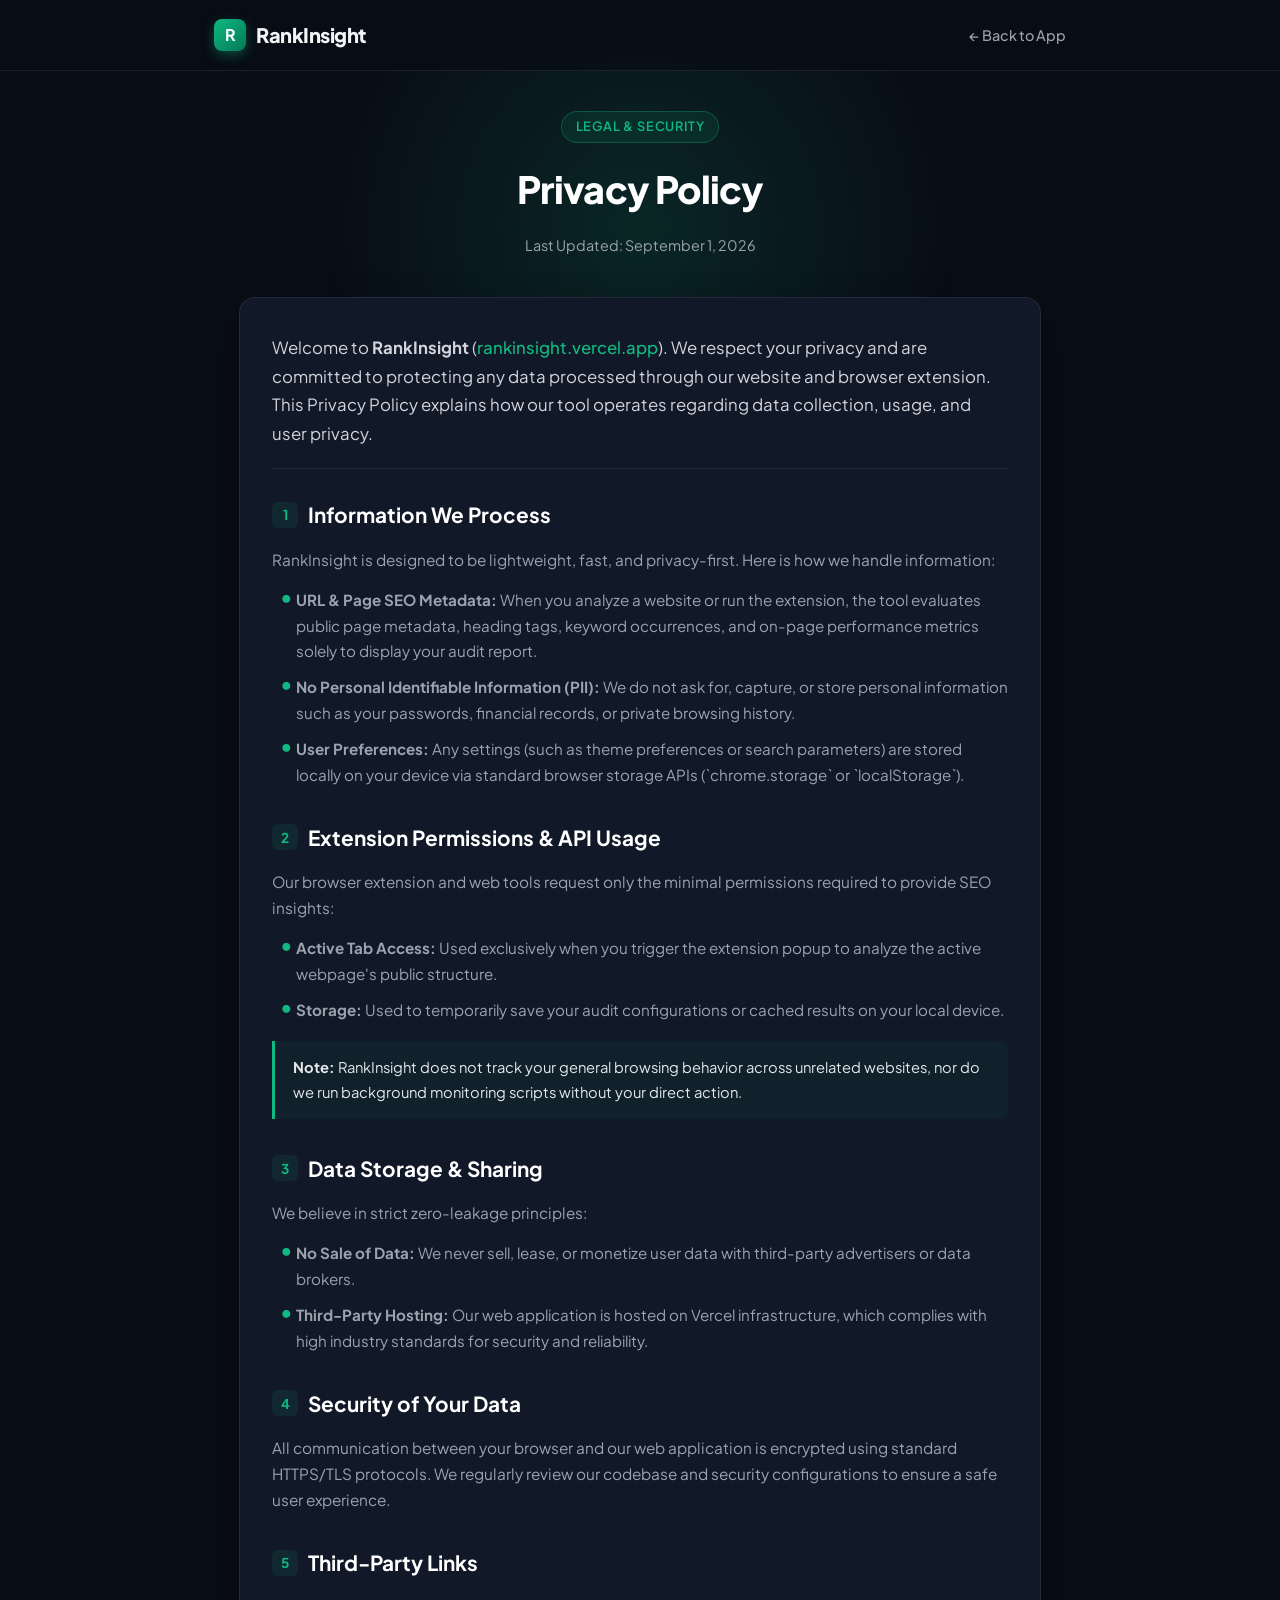
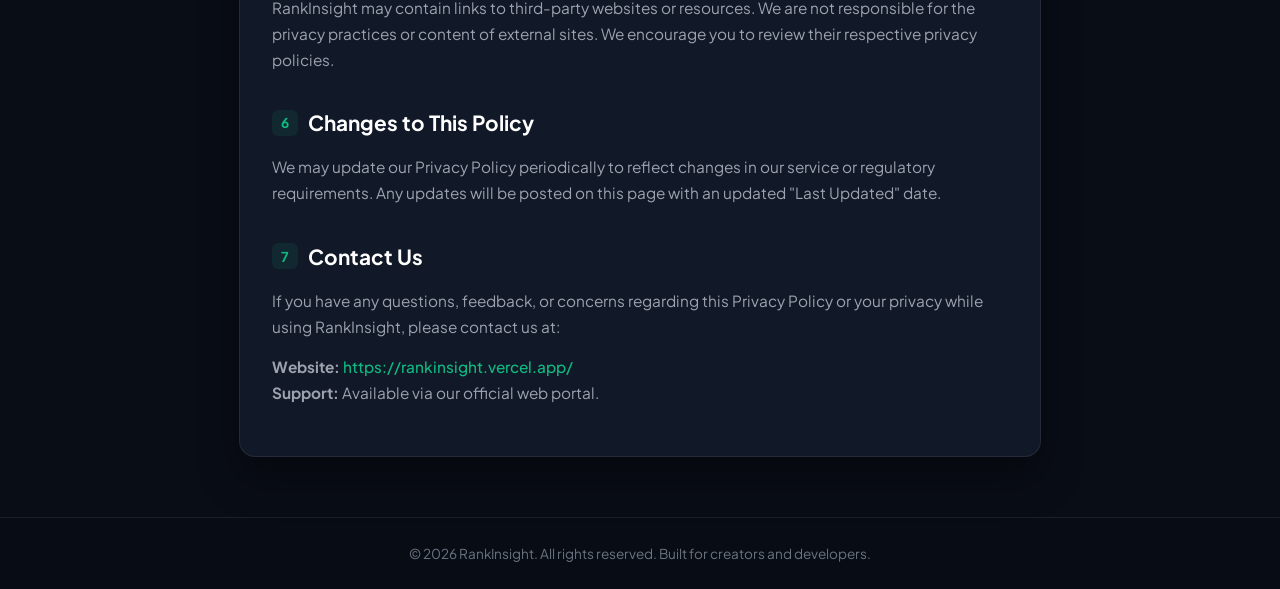
==== privacy-policy.html @ b455db3b "Add files via upload" ====
<!DOCTYPE html>
<html lang="en">
<head>
    <meta charset="UTF-8">
    <meta name="viewport" content="width=device-width, initial-scale=1.0">
    <title>Privacy Policy - RankInsight</title>
    <link rel="preconnect" href="https://fonts.googleapis.com">
    <link rel="preconnect" href="https://fonts.gstatic.com" crossorigin>
    <link href="https://fonts.googleapis.com/css2?family=Plus+Jakarta+Sans:wght@400;500;600;700;800&display=swap" rel="stylesheet">
    <style>
        :root {
            --primary: #10b981;
            --primary-dark: #059669;
            --primary-light: rgba(16, 185, 129, 0.1);
            --bg-dark: #090d16;
            --card-bg: #111827;
            --card-border: rgba(255, 255, 255, 0.08);
            --text-main: #f3f4f6;
            --text-muted: #9ca3af;
            --text-soft: #6b7280;
            --accent-glow: rgba(16, 185, 129, 0.15);
        }

        * {
            margin: 0;
            padding: 0;
            box-sizing: border-box;
        }

        body {
            font-family: 'Plus Jakarta Sans', -apple-system, BlinkMacSystemFont, sans-serif;
            background-color: var(--bg-dark);
            color: var(--text-main);
            line-height: 1.7;
            padding: 0;
            margin: 0;
            min-height: 100vh;
            display: flex;
            flex-direction: column;
        }

        /* Ambient Glow Background */
        .glow-overlay {
            position: fixed;
            top: 0;
            left: 50%;
            transform: translateX(-50%);
            width: 800px;
            height: 450px;
            background: radial-gradient(circle, var(--accent-glow) 0%, transparent 70%);
            z-index: 0;
            pointer-events: none;
        }

        header {
            position: relative;
            z-index: 10;
            border-bottom: 1px solid var(--card-border);
            backdrop-filter: blur(12px);
            background: rgba(9, 13, 22, 0.8);
        }

        .nav-container {
            max-width: 900px;
            margin: 0 auto;
            padding: 18px 24px;
            display: flex;
            align-items: center;
            justify-content: space-between;
        }

        .brand-logo {
            display: flex;
            align-items: center;
            gap: 10px;
            text-decoration: none;
            color: var(--text-main);
            font-weight: 800;
            font-size: 1.25rem;
            letter-spacing: -0.5px;
        }

        .brand-icon {
            width: 32px;
            height: 32px;
            background: linear-gradient(135deg, #10b981, #047857);
            border-radius: 8px;
            display: flex;
            align-items: center;
            justify-content: center;
            color: #fff;
            font-weight: 700;
            font-size: 16px;
            box-shadow: 0 4px 12px rgba(16, 185, 129, 0.35);
        }

        .back-link {
            color: var(--text-muted);
            text-decoration: none;
            font-size: 0.9rem;
            font-weight: 500;
            transition: color 0.2s ease;
            display: inline-flex;
            align-items: center;
            gap: 6px;
        }

        .back-link:hover {
            color: var(--primary);
        }

        main {
            position: relative;
            z-index: 10;
            max-width: 850px;
            margin: 40px auto 60px;
            padding: 0 24px;
            flex-grow: 1;
        }

        .policy-header {
            text-align: center;
            margin-bottom: 40px;
        }

        .badge {
            display: inline-block;
            background: var(--primary-light);
            color: var(--primary);
            border: 1px solid rgba(16, 185, 129, 0.3);
            padding: 4px 14px;
            border-radius: 9999px;
            font-size: 0.8rem;
            font-weight: 600;
            text-transform: uppercase;
            letter-spacing: 0.8px;
            margin-bottom: 14px;
        }

        h1 {
            font-size: 2.35rem;
            font-weight: 800;
            letter-spacing: -0.8px;
            color: #ffffff;
            margin-bottom: 12px;
        }

        .last-updated {
            color: var(--text-muted);
            font-size: 0.9rem;
        }

        .content-card {
            background: var(--card-bg);
            border: 1px solid var(--card-border);
            border-radius: 16px;
            padding: 36px 32px;
            box-shadow: 0 20px 40px rgba(0, 0, 0, 0.4);
        }

        .intro-lead {
            font-size: 1.05rem;
            color: #d1d5db;
            margin-bottom: 28px;
            padding-bottom: 20px;
            border-bottom: 1px solid var(--card-border);
        }

        section {
            margin-bottom: 32px;
        }

        section:last-child {
            margin-bottom: 0;
        }

        h2 {
            font-size: 1.3rem;
            font-weight: 700;
            color: #ffffff;
            margin-bottom: 14px;
            display: flex;
            align-items: center;
            gap: 10px;
        }

        h2 .section-num {
            display: inline-flex;
            align-items: center;
            justify-content: center;
            width: 26px;
            height: 26px;
            border-radius: 6px;
            background: var(--primary-light);
            color: var(--primary);
            font-size: 0.85rem;
            font-weight: 700;
        }

        p {
            color: var(--text-muted);
            font-size: 0.96rem;
            margin-bottom: 14px;
        }

        ul {
            list-style: none;
            padding-left: 0;
            margin: 12px 0 16px;
        }

        li {
            position: relative;
            padding-left: 24px;
            margin-bottom: 10px;
            color: var(--text-muted);
            font-size: 0.95rem;
        }

        li::before {
            content: "•";
            position: absolute;
            left: 8px;
            color: var(--primary);
            font-weight: bold;
            font-size: 1.2rem;
            line-height: 1;
        }

        .highlight-box {
            background: rgba(16, 185, 129, 0.05);
            border-left: 3px solid var(--primary);
            padding: 14px 18px;
            border-radius: 0 8px 8px 0;
            margin: 18px 0;
        }

        .highlight-box p {
            margin: 0;
            color: #e5e7eb;
            font-size: 0.92rem;
        }

        a.link {
            color: var(--primary);
            text-decoration: none;
            font-weight: 500;
            transition: text-decoration 0.2s;
        }

        a.link:hover {
            text-decoration: underline;
        }

        footer {
            border-top: 1px solid var(--card-border);
            padding: 24px;
            text-align: center;
            color: var(--text-soft);
            font-size: 0.85rem;
            background: rgba(9, 13, 22, 0.95);
        }

        @media (max-width: 640px) {
            h1 {
                font-size: 1.85rem;
            }
            .content-card {
                padding: 24px 18px;
            }
        }
    </style>
</head>
<body>

    <div class="glow-overlay"></div>

    <header>
        <div class="nav-container">
            <a href="https://rankinsight.vercel.app/" class="brand-logo">
                <div class="brand-icon">R</div>
                <span>RankInsight</span>
            </a>
            <a href="https://rankinsight.vercel.app/" class="back-link">
                &larr; Back to App
            </a>
        </div>
    </header>

    <main>
        <div class="policy-header">
            <span class="badge">Legal & Security</span>
            <h1>Privacy Policy</h1>
            <p class="last-updated">Last Updated: September 1, 2026</p>
        </div>

        <div class="content-card">
            <p class="intro-lead">
                Welcome to <strong>RankInsight</strong> (<a href="https://rankinsight.vercel.app/" class="link">rankinsight.vercel.app</a>). We respect your privacy and are committed to protecting any data processed through our website and browser extension. This Privacy Policy explains how our tool operates regarding data collection, usage, and user privacy.
            </p>

            <section>
                <h2><span class="section-num">1</span> Information We Process</h2>
                <p>RankInsight is designed to be lightweight, fast, and privacy-first. Here is how we handle information:</p>
                <ul>
                    <li><strong>URL & Page SEO Metadata:</strong> When you analyze a website or run the extension, the tool evaluates public page metadata, heading tags, keyword occurrences, and on-page performance metrics solely to display your audit report.</li>
                    <li><strong>No Personal Identifiable Information (PII):</strong> We do not ask for, capture, or store personal information such as your passwords, financial records, or private browsing history.</li>
                    <li><strong>User Preferences:</strong> Any settings (such as theme preferences or search parameters) are stored locally on your device via standard browser storage APIs (`chrome.storage` or `localStorage`).</li>
                </ul>
            </section>

            <section>
                <h2><span class="section-num">2</span> Extension Permissions & API Usage</h2>
                <p>Our browser extension and web tools request only the minimal permissions required to provide SEO insights:</p>
                <ul>
                    <li><strong>Active Tab Access:</strong> Used exclusively when you trigger the extension popup to analyze the active webpage's public structure.</li>
                    <li><strong>Storage:</strong> Used to temporarily save your audit configurations or cached results on your local device.</li>
                </ul>
                <div class="highlight-box">
                    <p><strong>Note:</strong> RankInsight does not track your general browsing behavior across unrelated websites, nor do we run background monitoring scripts without your direct action.</p>
                </div>
            </section>

            <section>
                <h2><span class="section-num">3</span> Data Storage & Sharing</h2>
                <p>We believe in strict zero-leakage principles:</p>
                <ul>
                    <li><strong>No Sale of Data:</strong> We never sell, lease, or monetize user data with third-party advertisers or data brokers.</li>
                    <li><strong>Third-Party Hosting:</strong> Our web application is hosted on Vercel infrastructure, which complies with high industry standards for security and reliability.</li>
                </ul>
            </section>

            <section>
                <h2><span class="section-num">4</span> Security of Your Data</h2>
                <p>All communication between your browser and our web application is encrypted using standard HTTPS/TLS protocols. We regularly review our codebase and security configurations to ensure a safe user experience.</p>
            </section>

            <section>
                <h2><span class="section-num">5</span> Third-Party Links</h2>
                <p>RankInsight may contain links to third-party websites or resources. We are not responsible for the privacy practices or content of external sites. We encourage you to review their respective privacy policies.</p>
            </section>

            <section>
                <h2><span class="section-num">6</span> Changes to This Policy</h2>
                <p>We may update our Privacy Policy periodically to reflect changes in our service or regulatory requirements. Any updates will be posted on this page with an updated "Last Updated" date.</p>
            </section>

            <section>
                <h2><span class="section-num">7</span> Contact Us</h2>
                <p>If you have any questions, feedback, or concerns regarding this Privacy Policy or your privacy while using RankInsight, please contact us at:</p>
                <p>
                    <strong>Website:</strong> <a href="https://rankinsight.vercel.app/" class="link">https://rankinsight.vercel.app/</a><br>
                    <strong>Support:</strong> Available via our official web portal.
                </p>
            </section>
        </div>
    </main>

    <footer>
        &copy; 2026 RankInsight. All rights reserved. Built for creators and developers.
    </footer>

</body>
</html>
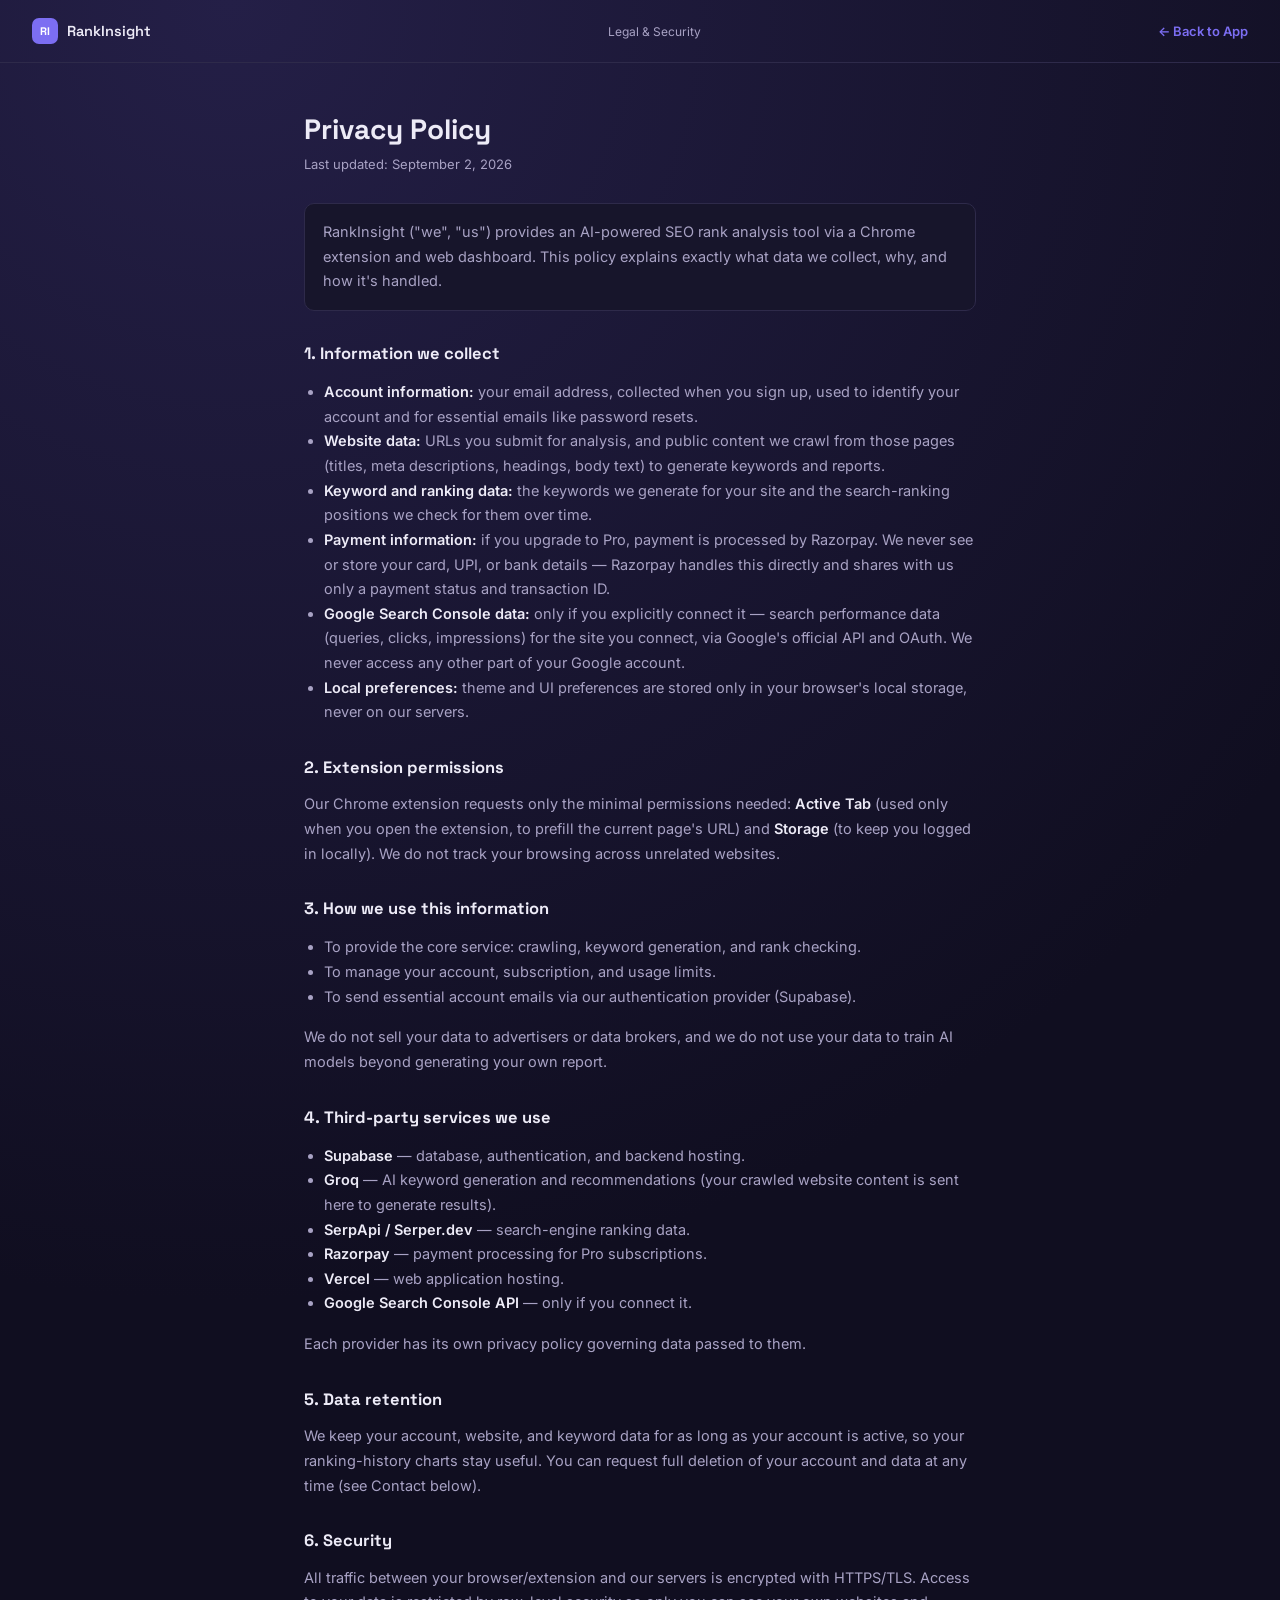
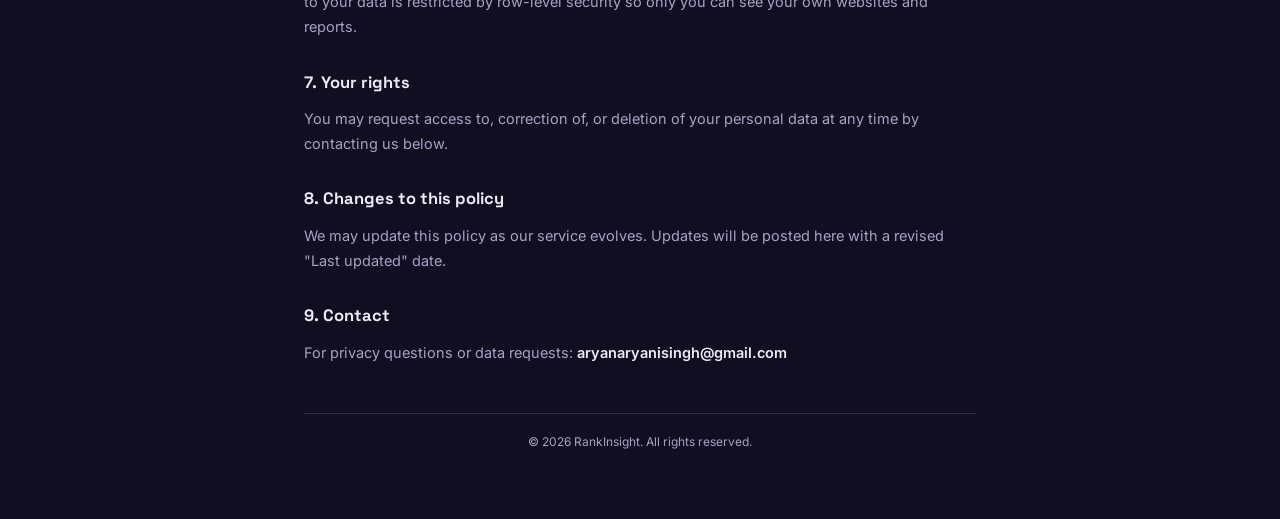
==== commit bd7f5f31: "Add files via upload" ====
--- a/privacy-policy.html
+++ b/privacy-policy.html
@@ -1,364 +1,78 @@
 <!DOCTYPE html>
 <html lang="en">
 <head>
-    <meta charset="UTF-8">
-    <meta name="viewport" content="width=device-width, initial-scale=1.0">
-    <title>Privacy Policy - RankInsight</title>
-    <link rel="preconnect" href="https://fonts.googleapis.com">
-    <link rel="preconnect" href="https://fonts.gstatic.com" crossorigin>
-    <link href="https://fonts.googleapis.com/css2?family=Plus+Jakarta+Sans:wght@400;500;600;700;800&display=swap" rel="stylesheet">
-    <style>
-        :root {
-            --primary: #10b981;
-            --primary-dark: #059669;
-            --primary-light: rgba(16, 185, 129, 0.1);
-            --bg-dark: #090d16;
-            --card-bg: #111827;
-            --card-border: rgba(255, 255, 255, 0.08);
-            --text-main: #f3f4f6;
-            --text-muted: #9ca3af;
-            --text-soft: #6b7280;
-            --accent-glow: rgba(16, 185, 129, 0.15);
-        }
-
-        * {
-            margin: 0;
-            padding: 0;
-            box-sizing: border-box;
-        }
-
-        body {
-            font-family: 'Plus Jakarta Sans', -apple-system, BlinkMacSystemFont, sans-serif;
-            background-color: var(--bg-dark);
-            color: var(--text-main);
-            line-height: 1.7;
-            padding: 0;
-            margin: 0;
-            min-height: 100vh;
-            display: flex;
-            flex-direction: column;
-        }
-
-        /* Ambient Glow Background */
-        .glow-overlay {
-            position: fixed;
-            top: 0;
-            left: 50%;
-            transform: translateX(-50%);
-            width: 800px;
-            height: 450px;
-            background: radial-gradient(circle, var(--accent-glow) 0%, transparent 70%);
-            z-index: 0;
-            pointer-events: none;
-        }
-
-        header {
-            position: relative;
-            z-index: 10;
-            border-bottom: 1px solid var(--card-border);
-            backdrop-filter: blur(12px);
-            background: rgba(9, 13, 22, 0.8);
-        }
-
-        .nav-container {
-            max-width: 900px;
-            margin: 0 auto;
-            padding: 18px 24px;
-            display: flex;
-            align-items: center;
-            justify-content: space-between;
-        }
-
-        .brand-logo {
-            display: flex;
-            align-items: center;
-            gap: 10px;
-            text-decoration: none;
-            color: var(--text-main);
-            font-weight: 800;
-            font-size: 1.25rem;
-            letter-spacing: -0.5px;
-        }
-
-        .brand-icon {
-            width: 32px;
-            height: 32px;
-            background: linear-gradient(135deg, #10b981, #047857);
-            border-radius: 8px;
-            display: flex;
-            align-items: center;
-            justify-content: center;
-            color: #fff;
-            font-weight: 700;
-            font-size: 16px;
-            box-shadow: 0 4px 12px rgba(16, 185, 129, 0.35);
-        }
-
-        .back-link {
-            color: var(--text-muted);
-            text-decoration: none;
-            font-size: 0.9rem;
-            font-weight: 500;
-            transition: color 0.2s ease;
-            display: inline-flex;
-            align-items: center;
-            gap: 6px;
-        }
-
-        .back-link:hover {
-            color: var(--primary);
-        }
-
-        main {
-            position: relative;
-            z-index: 10;
-            max-width: 850px;
-            margin: 40px auto 60px;
-            padding: 0 24px;
-            flex-grow: 1;
-        }
-
-        .policy-header {
-            text-align: center;
-            margin-bottom: 40px;
-        }
-
-        .badge {
-            display: inline-block;
-            background: var(--primary-light);
-            color: var(--primary);
-            border: 1px solid rgba(16, 185, 129, 0.3);
-            padding: 4px 14px;
-            border-radius: 9999px;
-            font-size: 0.8rem;
-            font-weight: 600;
-            text-transform: uppercase;
-            letter-spacing: 0.8px;
-            margin-bottom: 14px;
-        }
-
-        h1 {
-            font-size: 2.35rem;
-            font-weight: 800;
-            letter-spacing: -0.8px;
-            color: #ffffff;
-            margin-bottom: 12px;
-        }
-
-        .last-updated {
-            color: var(--text-muted);
-            font-size: 0.9rem;
-        }
-
-        .content-card {
-            background: var(--card-bg);
-            border: 1px solid var(--card-border);
-            border-radius: 16px;
-            padding: 36px 32px;
-            box-shadow: 0 20px 40px rgba(0, 0, 0, 0.4);
-        }
-
-        .intro-lead {
-            font-size: 1.05rem;
-            color: #d1d5db;
-            margin-bottom: 28px;
-            padding-bottom: 20px;
-            border-bottom: 1px solid var(--card-border);
-        }
-
-        section {
-            margin-bottom: 32px;
-        }
-
-        section:last-child {
-            margin-bottom: 0;
-        }
-
-        h2 {
-            font-size: 1.3rem;
-            font-weight: 700;
-            color: #ffffff;
-            margin-bottom: 14px;
-            display: flex;
-            align-items: center;
-            gap: 10px;
-        }
-
-        h2 .section-num {
-            display: inline-flex;
-            align-items: center;
-            justify-content: center;
-            width: 26px;
-            height: 26px;
-            border-radius: 6px;
-            background: var(--primary-light);
-            color: var(--primary);
-            font-size: 0.85rem;
-            font-weight: 700;
-        }
-
-        p {
-            color: var(--text-muted);
-            font-size: 0.96rem;
-            margin-bottom: 14px;
-        }
-
-        ul {
-            list-style: none;
-            padding-left: 0;
-            margin: 12px 0 16px;
-        }
-
-        li {
-            position: relative;
-            padding-left: 24px;
-            margin-bottom: 10px;
-            color: var(--text-muted);
-            font-size: 0.95rem;
-        }
-
-        li::before {
-            content: "•";
-            position: absolute;
-            left: 8px;
-            color: var(--primary);
-            font-weight: bold;
-            font-size: 1.2rem;
-            line-height: 1;
-        }
-
-        .highlight-box {
-            background: rgba(16, 185, 129, 0.05);
-            border-left: 3px solid var(--primary);
-            padding: 14px 18px;
-            border-radius: 0 8px 8px 0;
-            margin: 18px 0;
-        }
-
-        .highlight-box p {
-            margin: 0;
-            color: #e5e7eb;
-            font-size: 0.92rem;
-        }
-
-        a.link {
-            color: var(--primary);
-            text-decoration: none;
-            font-weight: 500;
-            transition: text-decoration 0.2s;
-        }
-
-        a.link:hover {
-            text-decoration: underline;
-        }
-
-        footer {
-            border-top: 1px solid var(--card-border);
-            padding: 24px;
-            text-align: center;
-            color: var(--text-soft);
-            font-size: 0.85rem;
-            background: rgba(9, 13, 22, 0.95);
-        }
-
-        @media (max-width: 640px) {
-            h1 {
-                font-size: 1.85rem;
-            }
-            .content-card {
-                padding: 24px 18px;
-            }
-        }
-    </style>
+<meta charset="UTF-8" />
+<meta name="viewport" content="width=device-width, initial-scale=1.0" />
+<title>Privacy Policy - RankInsight</title>
+<link rel="preconnect" href="https://fonts.googleapis.com">
+<link rel="preconnect" href="https://fonts.gstatic.com" crossorigin>
+<link href="https://fonts.googleapis.com/css2?family=Space+Grotesk:wght@600;700&family=Inter:wght@400;500;600&display=swap" rel="stylesheet">
+<link rel="stylesheet" href="policy.css" />
 </head>
 <body>
+  <nav class="policy-nav">
+    <a href="index.html" class="nav-brand">
+      <span class="nav-brand-mark">RI</span>
+      <span class="nav-brand-name">RankInsight</span>
+    </a>
+    <span class="nav-crumb">Legal &amp; Security</span>
+    <a href="index.html" class="back-link">← Back to App</a>
+  </nav>
 
-    <div class="glow-overlay"></div>
+  <div class="policy-wrap">
+    <h1>Privacy Policy</h1>
+    <p class="updated">Last updated: September 2, 2026</p>
 
-    <header>
-        <div class="nav-container">
-            <a href="https://rankinsight.vercel.app/" class="brand-logo">
-                <div class="brand-icon">R</div>
-                <span>RankInsight</span>
-            </a>
-            <a href="https://rankinsight.vercel.app/" class="back-link">
-                &larr; Back to App
-            </a>
-        </div>
-    </header>
+    <p class="intro">RankInsight ("we", "us") provides an AI-powered SEO rank analysis tool via a Chrome extension and web dashboard. This policy explains exactly what data we collect, why, and how it's handled.</p>
 
-    <main>
-        <div class="policy-header">
-            <span class="badge">Legal & Security</span>
-            <h1>Privacy Policy</h1>
-            <p class="last-updated">Last Updated: September 1, 2026</p>
-        </div>
+    <h2>1. Information we collect</h2>
+    <ul>
+      <li><strong>Account information:</strong> your email address, collected when you sign up, used to identify your account and for essential emails like password resets.</li>
+      <li><strong>Website data:</strong> URLs you submit for analysis, and public content we crawl from those pages (titles, meta descriptions, headings, body text) to generate keywords and reports.</li>
+      <li><strong>Keyword and ranking data:</strong> the keywords we generate for your site and the search-ranking positions we check for them over time.</li>
+      <li><strong>Payment information:</strong> if you upgrade to Pro, payment is processed by Razorpay. We never see or store your card, UPI, or bank details — Razorpay handles this directly and shares with us only a payment status and transaction ID.</li>
+      <li><strong>Google Search Console data:</strong> only if you explicitly connect it — search performance data (queries, clicks, impressions) for the site you connect, via Google's official API and OAuth. We never access any other part of your Google account.</li>
+      <li><strong>Local preferences:</strong> theme and UI preferences are stored only in your browser's local storage, never on our servers.</li>
+    </ul>
 
-        <div class="content-card">
-            <p class="intro-lead">
-                Welcome to <strong>RankInsight</strong> (<a href="https://rankinsight.vercel.app/" class="link">rankinsight.vercel.app</a>). We respect your privacy and are committed to protecting any data processed through our website and browser extension. This Privacy Policy explains how our tool operates regarding data collection, usage, and user privacy.
-            </p>
+    <h2>2. Extension permissions</h2>
+    <p>Our Chrome extension requests only the minimal permissions needed: <strong>Active Tab</strong> (used only when you open the extension, to prefill the current page's URL) and <strong>Storage</strong> (to keep you logged in locally). We do not track your browsing across unrelated websites.</p>
 
-            <section>
-                <h2><span class="section-num">1</span> Information We Process</h2>
-                <p>RankInsight is designed to be lightweight, fast, and privacy-first. Here is how we handle information:</p>
-                <ul>
-                    <li><strong>URL & Page SEO Metadata:</strong> When you analyze a website or run the extension, the tool evaluates public page metadata, heading tags, keyword occurrences, and on-page performance metrics solely to display your audit report.</li>
-                    <li><strong>No Personal Identifiable Information (PII):</strong> We do not ask for, capture, or store personal information such as your passwords, financial records, or private browsing history.</li>
-                    <li><strong>User Preferences:</strong> Any settings (such as theme preferences or search parameters) are stored locally on your device via standard browser storage APIs (`chrome.storage` or `localStorage`).</li>
-                </ul>
-            </section>
+    <h2>3. How we use this information</h2>
+    <ul>
+      <li>To provide the core service: crawling, keyword generation, and rank checking.</li>
+      <li>To manage your account, subscription, and usage limits.</li>
+      <li>To send essential account emails via our authentication provider (Supabase).</li>
+    </ul>
+    <p>We do not sell your data to advertisers or data brokers, and we do not use your data to train AI models beyond generating your own report.</p>
 
-            <section>
-                <h2><span class="section-num">2</span> Extension Permissions & API Usage</h2>
-                <p>Our browser extension and web tools request only the minimal permissions required to provide SEO insights:</p>
-                <ul>
-                    <li><strong>Active Tab Access:</strong> Used exclusively when you trigger the extension popup to analyze the active webpage's public structure.</li>
-                    <li><strong>Storage:</strong> Used to temporarily save your audit configurations or cached results on your local device.</li>
-                </ul>
-                <div class="highlight-box">
-                    <p><strong>Note:</strong> RankInsight does not track your general browsing behavior across unrelated websites, nor do we run background monitoring scripts without your direct action.</p>
-                </div>
-            </section>
+    <h2>4. Third-party services we use</h2>
+    <ul>
+      <li><strong>Supabase</strong> — database, authentication, and backend hosting.</li>
+      <li><strong>Groq</strong> — AI keyword generation and recommendations (your crawled website content is sent here to generate results).</li>
+      <li><strong>SerpApi / Serper.dev</strong> — search-engine ranking data.</li>
+      <li><strong>Razorpay</strong> — payment processing for Pro subscriptions.</li>
+      <li><strong>Vercel</strong> — web application hosting.</li>
+      <li><strong>Google Search Console API</strong> — only if you connect it.</li>
+    </ul>
+    <p>Each provider has its own privacy policy governing data passed to them.</p>
 
-            <section>
-                <h2><span class="section-num">3</span> Data Storage & Sharing</h2>
-                <p>We believe in strict zero-leakage principles:</p>
-                <ul>
-                    <li><strong>No Sale of Data:</strong> We never sell, lease, or monetize user data with third-party advertisers or data brokers.</li>
-                    <li><strong>Third-Party Hosting:</strong> Our web application is hosted on Vercel infrastructure, which complies with high industry standards for security and reliability.</li>
-                </ul>
-            </section>
+    <h2>5. Data retention</h2>
+    <p>We keep your account, website, and keyword data for as long as your account is active, so your ranking-history charts stay useful. You can request full deletion of your account and data at any time (see Contact below).</p>
 
-            <section>
-                <h2><span class="section-num">4</span> Security of Your Data</h2>
-                <p>All communication between your browser and our web application is encrypted using standard HTTPS/TLS protocols. We regularly review our codebase and security configurations to ensure a safe user experience.</p>
-            </section>
+    <h2>6. Security</h2>
+    <p>All traffic between your browser/extension and our servers is encrypted with HTTPS/TLS. Access to your data is restricted by row-level security so only you can see your own websites and reports.</p>
 
-            <section>
-                <h2><span class="section-num">5</span> Third-Party Links</h2>
-                <p>RankInsight may contain links to third-party websites or resources. We are not responsible for the privacy practices or content of external sites. We encourage you to review their respective privacy policies.</p>
-            </section>
+    <h2>7. Your rights</h2>
+    <p>You may request access to, correction of, or deletion of your personal data at any time by contacting us below.</p>
 
-            <section>
-                <h2><span class="section-num">6</span> Changes to This Policy</h2>
-                <p>We may update our Privacy Policy periodically to reflect changes in our service or regulatory requirements. Any updates will be posted on this page with an updated "Last Updated" date.</p>
-            </section>
+    <h2>8. Changes to this policy</h2>
+    <p>We may update this policy as our service evolves. Updates will be posted here with a revised "Last updated" date.</p>
 
-            <section>
-                <h2><span class="section-num">7</span> Contact Us</h2>
-                <p>If you have any questions, feedback, or concerns regarding this Privacy Policy or your privacy while using RankInsight, please contact us at:</p>
-                <p>
-                    <strong>Website:</strong> <a href="https://rankinsight.vercel.app/" class="link">https://rankinsight.vercel.app/</a><br>
-                    <strong>Support:</strong> Available via our official web portal.
-                </p>
-            </section>
-        </div>
-    </main>
+    <h2>9. Contact</h2>
+    <p>For privacy questions or data requests: <strong>aryanaryanisingh@gmail.com</strong></p>
 
-    <footer>
-        &copy; 2026 RankInsight. All rights reserved. Built for creators and developers.
-    </footer>
-
+    <div class="policy-footer">© 2026 RankInsight. All rights reserved.</div>
+  </div>
 </body>
 </html>
--- a/policy.css
+++ b/policy.css
@@ -0,0 +1,127 @@
+:root {
+  --ink: #EDEBF7;
+  --ink-soft: #A8A2C4;
+  --paper: #100E20;
+  --card: #17152B;
+  --line: #2E2A4A;
+  --accent: #7C6EF2;
+  --font-display: 'Space Grotesk', sans-serif;
+  --font-body: 'Inter', sans-serif;
+}
+
+* { box-sizing: border-box; }
+
+body {
+  margin: 0;
+  font-family: var(--font-body), Arial, sans-serif;
+  background: var(--paper);
+  background-image: radial-gradient(circle at 18% 0%, #241F47 0%, var(--paper) 55%);
+  color: var(--ink);
+  -webkit-font-smoothing: antialiased;
+  min-height: 100vh;
+}
+
+/* ---- header ---- */
+.policy-nav {
+  display: flex;
+  align-items: center;
+  justify-content: space-between;
+  padding: 18px 32px;
+  border-bottom: 1px solid var(--line);
+}
+
+.nav-brand {
+  display: flex;
+  align-items: center;
+  gap: 9px;
+  text-decoration: none;
+  color: var(--ink);
+}
+
+.nav-brand-mark {
+  width: 26px;
+  height: 26px;
+  border-radius: 7px;
+  background: var(--accent);
+  display: flex;
+  align-items: center;
+  justify-content: center;
+  font-family: var(--font-display), sans-serif;
+  font-weight: 700;
+  font-size: 11px;
+  color: white;
+}
+
+.nav-brand-name {
+  font-family: var(--font-display), sans-serif;
+  font-weight: 600;
+  font-size: 14.5px;
+}
+
+.nav-crumb {
+  font-size: 12px;
+  color: var(--ink-soft);
+}
+
+.back-link {
+  color: var(--accent);
+  text-decoration: none;
+  font-size: 13px;
+  font-weight: 600;
+}
+.back-link:hover { text-decoration: underline; }
+
+/* ---- content ---- */
+.policy-wrap {
+  max-width: 720px;
+  margin: 0 auto;
+  padding: 48px 24px 70px;
+}
+
+h1 {
+  font-family: var(--font-display), sans-serif;
+  font-size: 28px;
+  margin: 0 0 6px 0;
+}
+
+.updated {
+  color: var(--ink-soft);
+  font-size: 13px;
+  margin: 0 0 28px 0;
+}
+
+.intro {
+  background: var(--card);
+  border: 1px solid var(--line);
+  border-radius: 10px;
+  padding: 16px 18px;
+  margin-bottom: 8px;
+}
+
+h2 {
+  font-family: var(--font-display), sans-serif;
+  font-size: 16.5px;
+  margin: 32px 0 10px 0;
+  color: var(--ink);
+}
+
+p, li {
+  font-size: 14.5px;
+  line-height: 1.7;
+  color: var(--ink-soft);
+}
+
+ul { padding-left: 20px; }
+
+a { color: var(--accent); }
+
+strong { color: var(--ink); font-weight: 600; }
+
+.policy-footer {
+  margin-top: 48px;
+  padding-top: 20px;
+  border-top: 1px solid var(--line);
+  font-size: 12px;
+  color: var(--ink-soft);
+  text-align: center;
+}
